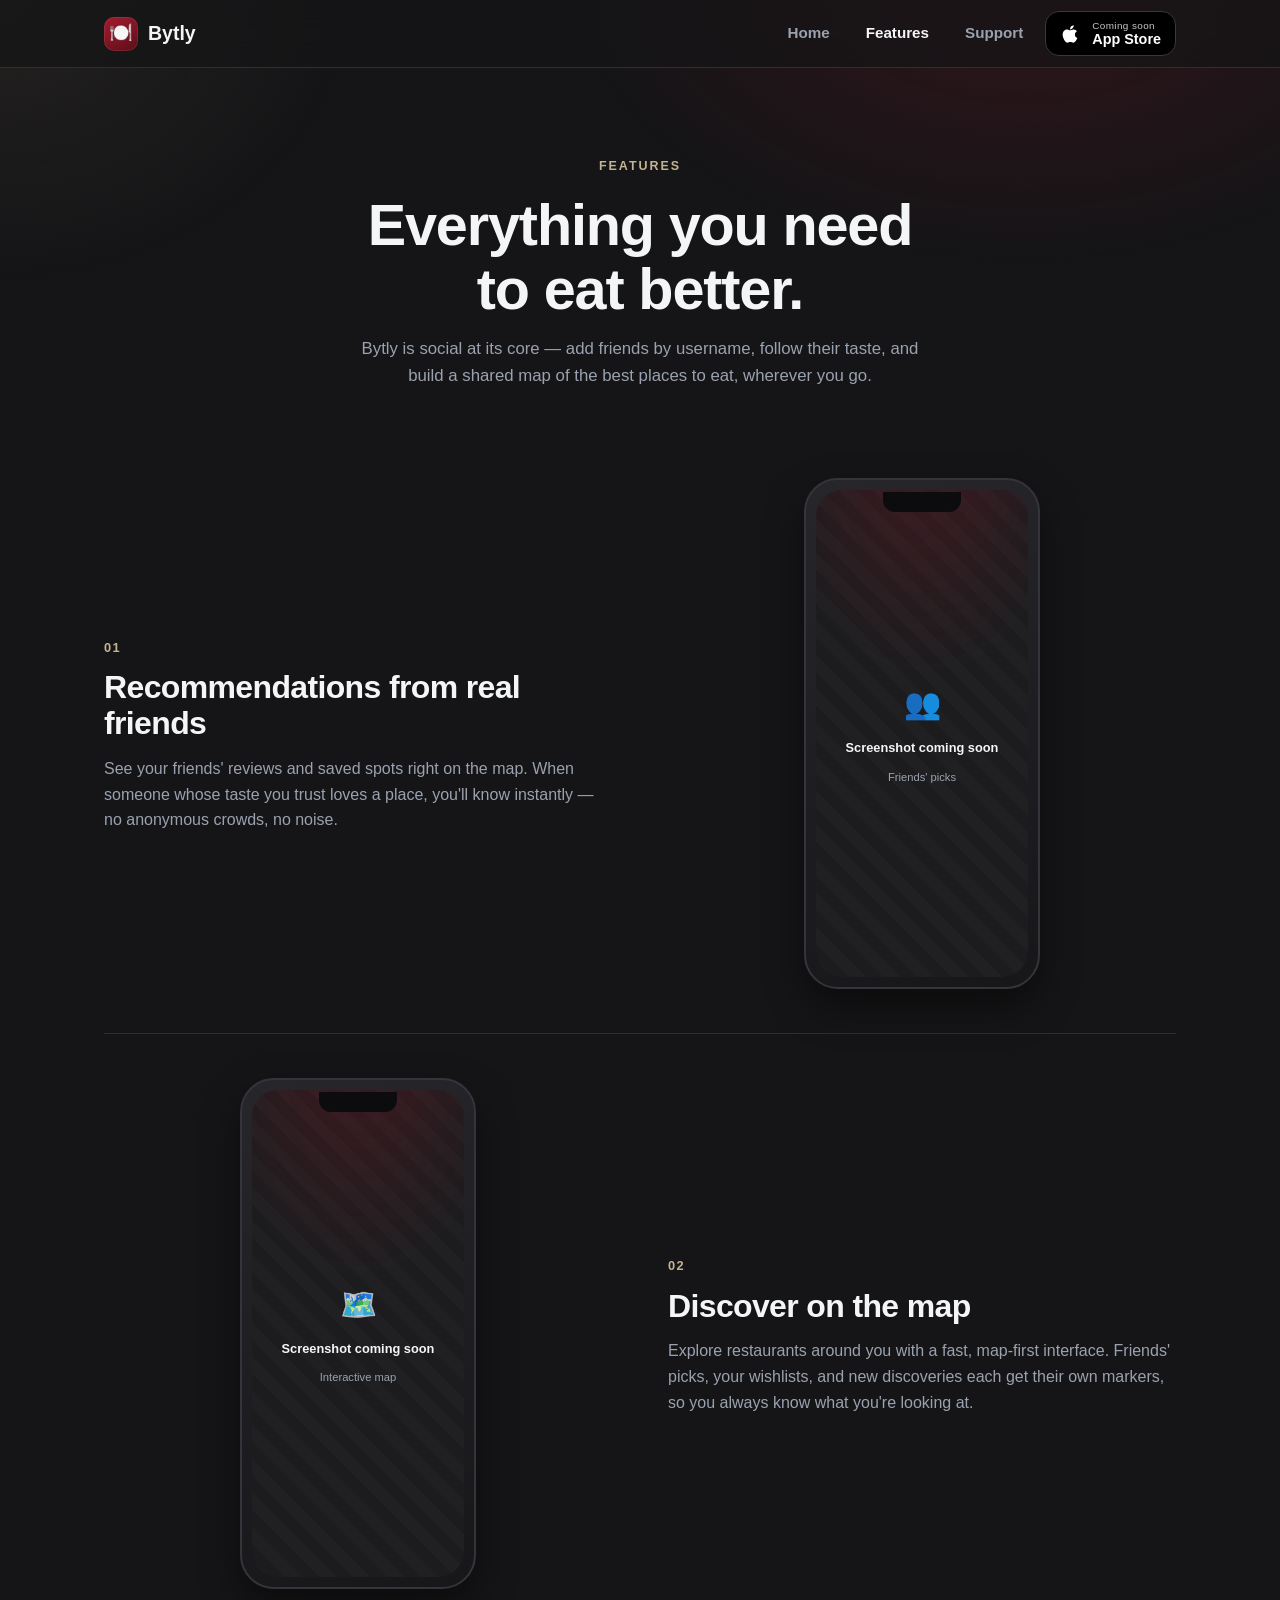
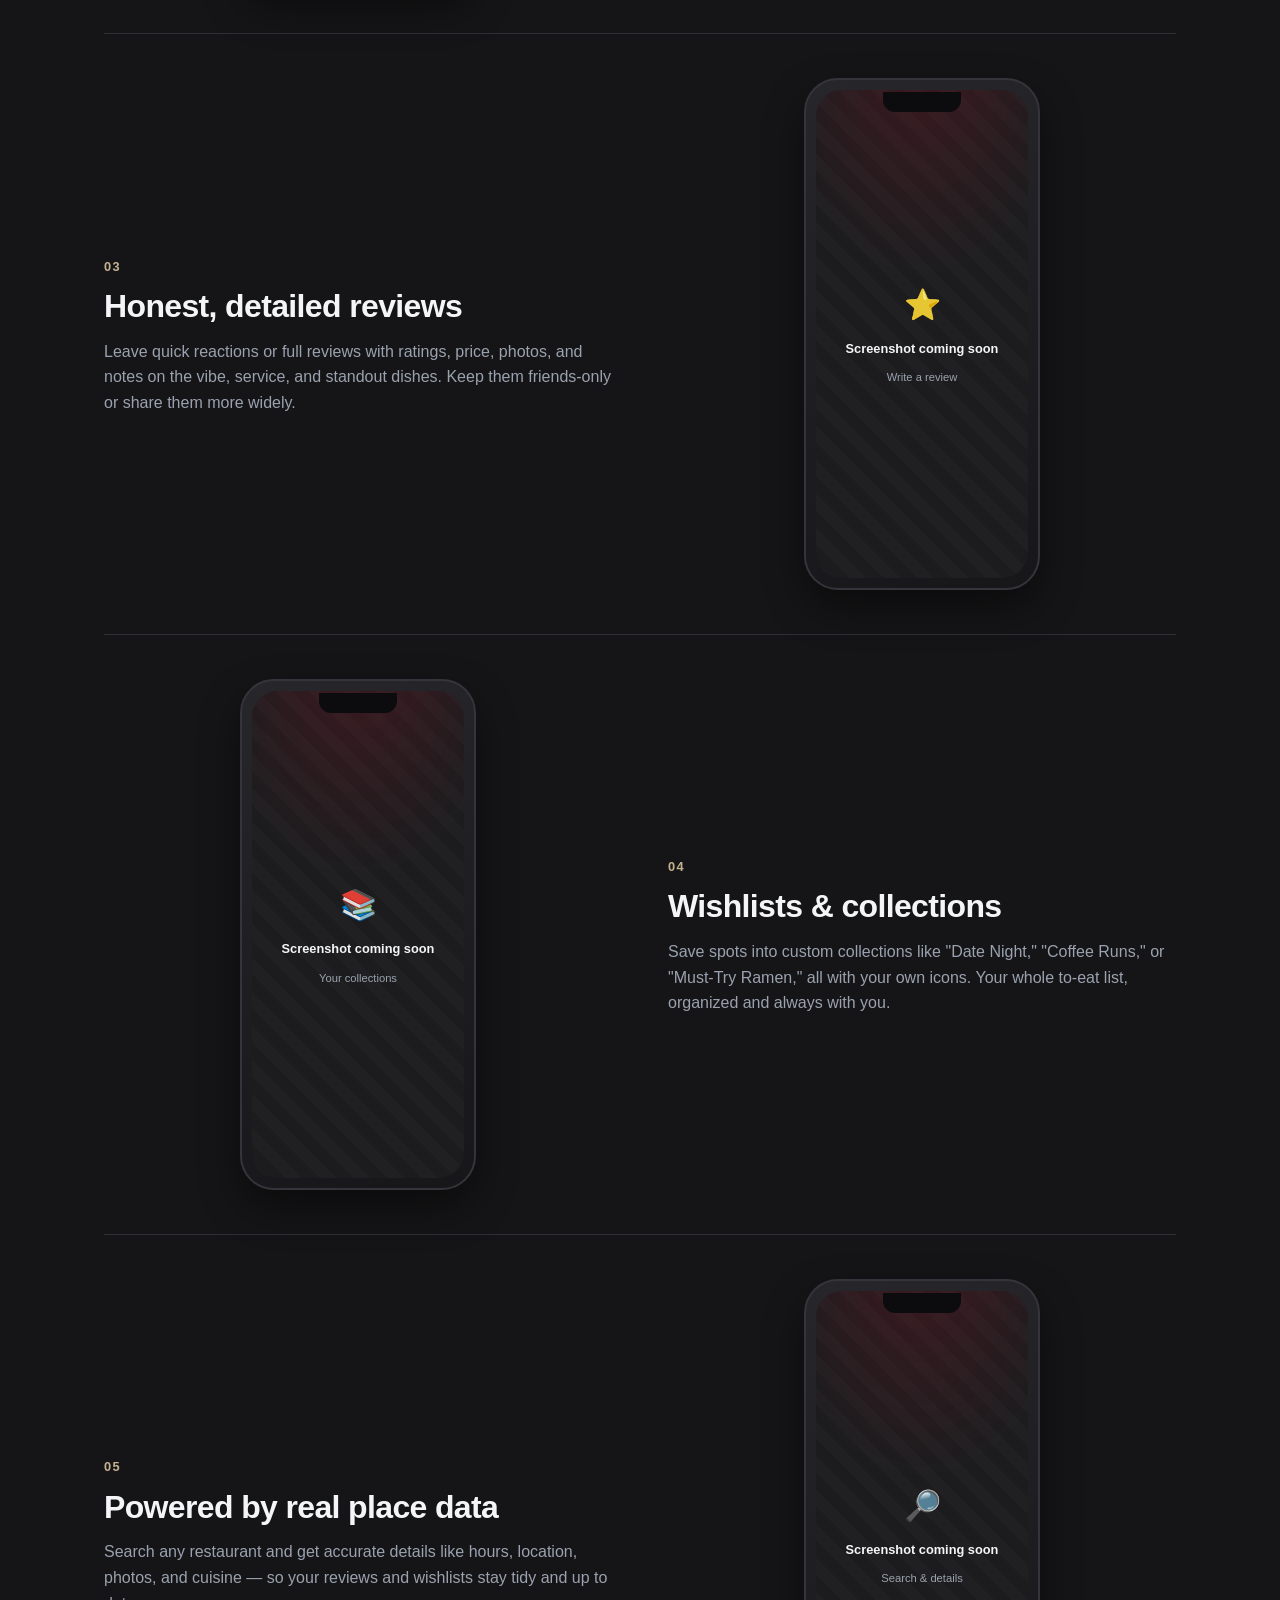
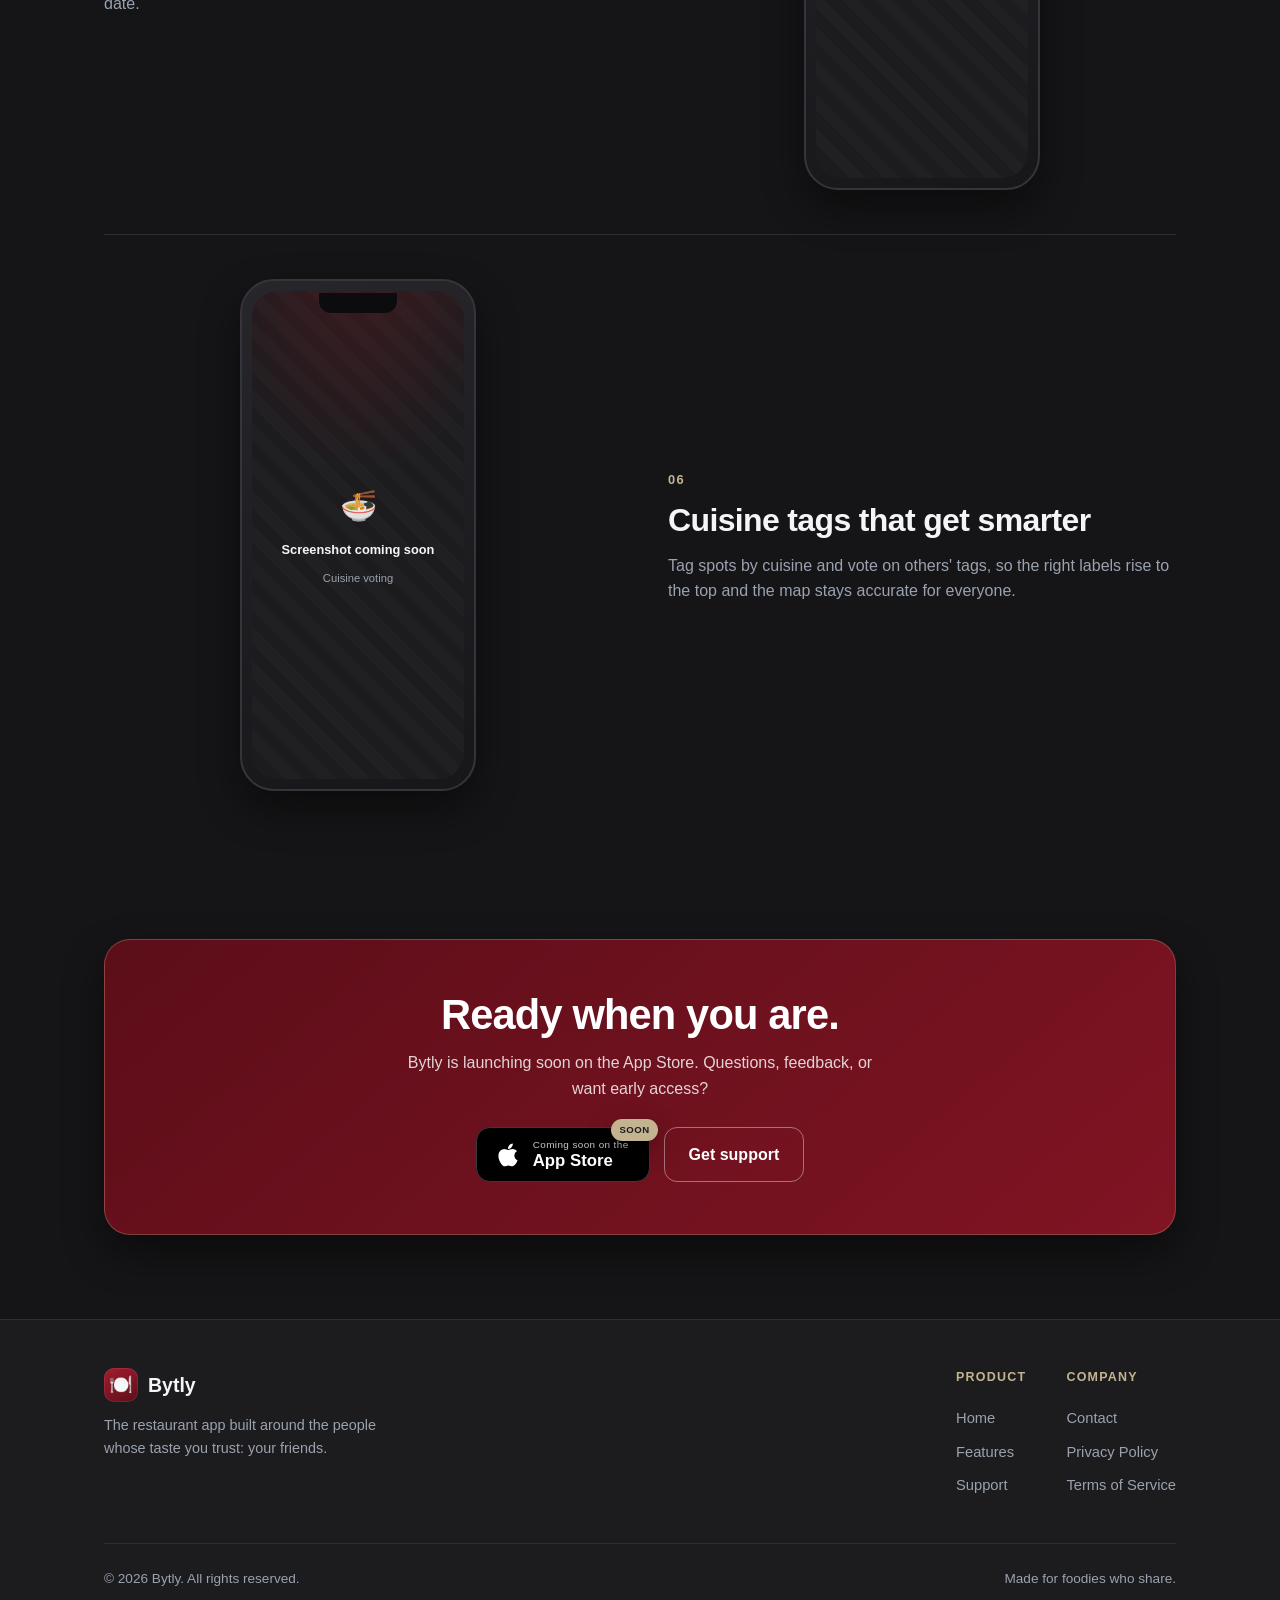
==== features.html @ 9dfb8f21 "Add full multi-page Bytly marketing site Dark-themed site styled after the app (maroon #801423 / gol" ====
<!doctype html>
<html lang="en">
<head>
  <meta charset="utf-8" />
  <meta name="viewport" content="width=device-width, initial-scale=1" />
  <title>Features — Bytly</title>
  <meta name="description" content="Everything Bytly does: map-first discovery, friend reviews, wishlists and collections, real place data, and community cuisine tags." />
  <link rel="stylesheet" href="assets/styles.css" />
</head>
<body>

  <!-- ===== Nav ===== -->
  <header class="nav">
    <div class="container">
      <a class="brand" href="index.html">
        <span class="mark">🍽️</span>
        <span>Bytly</span>
      </a>
      <button class="nav-toggle" aria-label="Menu" aria-expanded="false">☰</button>
      <nav class="nav-links">
        <a class="link" href="index.html">Home</a>
        <a class="link active" href="features.html">Features</a>
        <a class="link" href="support.html">Support</a>
        <a class="appstore-badge sm" href="#" aria-label="Coming soon to the App Store">
          <svg viewBox="0 0 384 512" fill="currentColor" aria-hidden="true"><path d="M318.7 268c-.2-36.7 16.4-64.4 50-84.8-18.8-26.9-47.2-41.7-84.7-44.6-35.5-2.8-74.3 20.7-88.5 20.7-15 0-49.4-19.7-76.4-19.7C63.3 141.2 4 184.8 4 273.5q0 39.3 14.4 81.2c12.8 36.7 59 126.7 107.2 125.2 25.2-.6 43-17.9 75.8-17.9 31.8 0 48.3 17.9 76.4 17.9 48.6-.7 90.4-82.5 102.6-119.3-65.2-30.7-61.7-90-61.7-92.6zm-56.6-164.2c27.3-32.4 24.8-61.9 24-72.5-24.1 1.4-52 16.4-67.9 34.9-17.5 19.8-27.8 44.3-25.6 71.9 26.1 2 49.9-11.4 69.5-34.3z"/></svg>
          <span class="as-text"><span class="as-small">Coming soon</span><span class="as-big">App Store</span></span>
        </a>
      </nav>
    </div>
  </header>

  <main>
    <!-- ===== Header ===== -->
    <section style="padding-bottom:24px;">
      <div class="container section-head" style="margin-bottom:0;">
        <span class="eyebrow">Features</span>
        <h1>Everything you need to eat better.</h1>
        <p>Bytly is social at its core — add friends by username, follow their taste, and build a shared map of the best places to eat, wherever you go.</p>
      </div>
    </section>

    <!-- ===== Feature rows ===== -->
    <section style="padding-top:20px;">
      <div class="container">

        <div class="feature-row">
          <div class="feature-copy">
            <span class="num">01</span>
            <h2>Recommendations from real friends</h2>
            <p>See your friends' reviews and saved spots right on the map. When someone whose taste you trust loves a place, you'll know instantly — no anonymous crowds, no noise.</p>
          </div>
          <div class="feature-visual">
            <div class="phone-frame"><div class="phone-screen"><span class="ph-icon">👥</span><span class="ph-label">Screenshot coming soon</span><span class="ph-sub">Friends' picks</span></div></div>
          </div>
        </div>

        <div class="feature-row reverse">
          <div class="feature-copy">
            <span class="num">02</span>
            <h2>Discover on the map</h2>
            <p>Explore restaurants around you with a fast, map-first interface. Friends' picks, your wishlists, and new discoveries each get their own markers, so you always know what you're looking at.</p>
          </div>
          <div class="feature-visual visual-first">
            <div class="phone-frame"><div class="phone-screen"><span class="ph-icon">🗺️</span><span class="ph-label">Screenshot coming soon</span><span class="ph-sub">Interactive map</span></div></div>
          </div>
        </div>

        <div class="feature-row">
          <div class="feature-copy">
            <span class="num">03</span>
            <h2>Honest, detailed reviews</h2>
            <p>Leave quick reactions or full reviews with ratings, price, photos, and notes on the vibe, service, and standout dishes. Keep them friends-only or share them more widely.</p>
          </div>
          <div class="feature-visual">
            <div class="phone-frame"><div class="phone-screen"><span class="ph-icon">⭐</span><span class="ph-label">Screenshot coming soon</span><span class="ph-sub">Write a review</span></div></div>
          </div>
        </div>

        <div class="feature-row reverse">
          <div class="feature-copy">
            <span class="num">04</span>
            <h2>Wishlists &amp; collections</h2>
            <p>Save spots into custom collections like "Date Night," "Coffee Runs," or "Must-Try Ramen," all with your own icons. Your whole to-eat list, organized and always with you.</p>
          </div>
          <div class="feature-visual visual-first">
            <div class="phone-frame"><div class="phone-screen"><span class="ph-icon">📚</span><span class="ph-label">Screenshot coming soon</span><span class="ph-sub">Your collections</span></div></div>
          </div>
        </div>

        <div class="feature-row">
          <div class="feature-copy">
            <span class="num">05</span>
            <h2>Powered by real place data</h2>
            <p>Search any restaurant and get accurate details like hours, location, photos, and cuisine — so your reviews and wishlists stay tidy and up to date.</p>
          </div>
          <div class="feature-visual">
            <div class="phone-frame"><div class="phone-screen"><span class="ph-icon">🔎</span><span class="ph-label">Screenshot coming soon</span><span class="ph-sub">Search &amp; details</span></div></div>
          </div>
        </div>

        <div class="feature-row reverse">
          <div class="feature-copy">
            <span class="num">06</span>
            <h2>Cuisine tags that get smarter</h2>
            <p>Tag spots by cuisine and vote on others' tags, so the right labels rise to the top and the map stays accurate for everyone.</p>
          </div>
          <div class="feature-visual visual-first">
            <div class="phone-frame"><div class="phone-screen"><span class="ph-icon">🍜</span><span class="ph-label">Screenshot coming soon</span><span class="ph-sub">Cuisine voting</span></div></div>
          </div>
        </div>

      </div>
    </section>

    <!-- ===== CTA band ===== -->
    <section style="padding-top:20px;">
      <div class="container">
        <div class="cta-band">
          <h2>Ready when you are.</h2>
          <p>Bytly is launching soon on the App Store. Questions, feedback, or want early access?</p>
          <div class="cta-actions">
            <a class="appstore-badge" href="#" aria-label="Coming soon to the App Store">
              <svg viewBox="0 0 384 512" fill="currentColor" aria-hidden="true"><path d="M318.7 268c-.2-36.7 16.4-64.4 50-84.8-18.8-26.9-47.2-41.7-84.7-44.6-35.5-2.8-74.3 20.7-88.5 20.7-15 0-49.4-19.7-76.4-19.7C63.3 141.2 4 184.8 4 273.5q0 39.3 14.4 81.2c12.8 36.7 59 126.7 107.2 125.2 25.2-.6 43-17.9 75.8-17.9 31.8 0 48.3 17.9 76.4 17.9 48.6-.7 90.4-82.5 102.6-119.3-65.2-30.7-61.7-90-61.7-92.6zm-56.6-164.2c27.3-32.4 24.8-61.9 24-72.5-24.1 1.4-52 16.4-67.9 34.9-17.5 19.8-27.8 44.3-25.6 71.9 26.1 2 49.9-11.4 69.5-34.3z"/></svg>
              <span class="as-text"><span class="as-small">Coming soon on the</span><span class="as-big">App Store</span></span>
              <span class="as-ribbon">Soon</span>
            </a>
            <a class="btn btn-ghost" href="support.html">Get support</a>
          </div>
        </div>
      </div>
    </section>
  </main>

  <!-- ===== Footer ===== -->
  <footer class="footer">
    <div class="container">
      <div class="footer-grid">
        <div>
          <div class="brand"><span class="mark">🍽️</span><span>Bytly</span></div>
          <p>The restaurant app built around the people whose taste you trust: your friends.</p>
        </div>
        <div class="footer-links">
          <div class="footer-col">
            <h4>Product</h4>
            <a href="index.html">Home</a>
            <a href="features.html">Features</a>
            <a href="support.html">Support</a>
          </div>
          <div class="footer-col">
            <h4>Company</h4>
            <a href="mailto:bytly.team@gmail.com">Contact</a>
            <a href="#">Privacy Policy</a>
            <a href="#">Terms of Service</a>
          </div>
        </div>
      </div>
      <div class="footer-bottom">
        <span>&copy; <span data-year>2026</span> Bytly. All rights reserved.</span>
        <span>Made for foodies who share.</span>
      </div>
    </div>
  </footer>

  <script src="assets/script.js"></script>
</body>
</html>
---- assets/styles.css ----
/* ============================================================
   Bytly marketing site — shared design system (dark only)
   Palette derived from the app's constants/Colors.ts
   ============================================================ */

:root {
  /* Backgrounds */
  --bg: #151517;
  --bg-elevated: #1c1c1e;   /* app's darkAsh */
  --card: #232327;
  --card-hover: #2a2a2f;

  /* Brand */
  --maroon: #801423;
  --maroon-bright: #a51b30;
  --maroon-deep: #5c0e19;

  /* Gold accents */
  --gold: #c3b391;          /* cream-gold */
  --gold-muted: #917d67;    /* golden ash */

  /* Text */
  --text: #f4f5f7;
  --text-muted: #9aa2af;
  --on-maroon: #ffffff;

  /* Lines & effects */
  --border: #2e2e33;
  --shadow: 0 18px 40px rgba(0, 0, 0, 0.45);
  --shadow-soft: 0 8px 24px rgba(0, 0, 0, 0.35);

  /* Metrics */
  --radius: 18px;
  --radius-lg: 26px;
  --maxw: 1120px;
  --nav-h: 68px;

  --font: -apple-system, BlinkMacSystemFont, "Segoe UI", Roboto, Helvetica,
    Arial, "Apple Color Emoji", "Segoe UI Emoji", sans-serif;
}

/* --------------------------------------------------------- Reset */
* { box-sizing: border-box; margin: 0; padding: 0; }

html { scroll-behavior: smooth; }

body {
  font-family: var(--font);
  background: var(--bg);
  color: var(--text);
  line-height: 1.6;
  -webkit-font-smoothing: antialiased;
  overflow-x: hidden;
}

img { max-width: 100%; display: block; }

a { color: inherit; text-decoration: none; }

/* Subtle warm ambient glow behind the page */
body::before {
  content: "";
  position: fixed;
  inset: 0;
  z-index: -1;
  background:
    radial-gradient(60vw 40vw at 80% -5%, rgba(128, 20, 35, 0.28), transparent 60%),
    radial-gradient(50vw 40vw at 0% 0%, rgba(145, 125, 103, 0.12), transparent 55%);
  pointer-events: none;
}

/* --------------------------------------------------------- Layout */
.container {
  width: 100%;
  max-width: var(--maxw);
  margin: 0 auto;
  padding: 0 24px;
}

section { padding: 84px 0; }
.bg-alt { background: var(--bg-elevated); }

.eyebrow {
  display: inline-block;
  font-size: 0.78rem;
  letter-spacing: 0.16em;
  text-transform: uppercase;
  font-weight: 700;
  color: var(--gold);
  margin-bottom: 16px;
}

h1, h2, h3 { letter-spacing: -0.02em; line-height: 1.12; font-weight: 800; }
h1 { font-size: clamp(2.2rem, 5.5vw, 3.6rem); }
h2 { font-size: clamp(1.7rem, 4vw, 2.6rem); }
h3 { font-size: 1.2rem; font-weight: 700; }

.lead { font-size: clamp(1.02rem, 2vw, 1.2rem); color: var(--text-muted); }

.section-head { max-width: 640px; margin: 0 auto 56px; text-align: center; }
.section-head p { color: var(--text-muted); margin-top: 14px; font-size: 1.05rem; }

/* --------------------------------------------------------- Nav */
.nav {
  position: sticky;
  top: 0;
  z-index: 100;
  height: var(--nav-h);
  display: flex;
  align-items: center;
  background: rgba(21, 21, 23, 0.72);
  backdrop-filter: blur(14px);
  -webkit-backdrop-filter: blur(14px);
  border-bottom: 1px solid var(--border);
}
.nav .container { display: flex; align-items: center; justify-content: space-between; }

.brand { display: flex; align-items: center; gap: 10px; font-weight: 800; font-size: 1.22rem; }
.brand .mark {
  width: 34px; height: 34px; border-radius: 10px;
  display: grid; place-items: center; font-size: 19px;
  background: linear-gradient(150deg, var(--maroon-bright), var(--maroon-deep));
  box-shadow: inset 0 0 0 1px rgba(255, 255, 255, 0.08);
}

.nav-links { display: flex; align-items: center; gap: 8px; }
.nav-links a.link {
  padding: 8px 14px; border-radius: 10px; color: var(--text-muted);
  font-weight: 600; font-size: 0.95rem; transition: color 0.15s, background 0.15s;
}
.nav-links a.link:hover { color: var(--text); background: rgba(255, 255, 255, 0.05); }
.nav-links a.link.active { color: var(--text); }

.nav-toggle {
  display: none; background: none; border: 1px solid var(--border);
  color: var(--text); width: 42px; height: 42px; border-radius: 11px;
  font-size: 20px; cursor: pointer;
}

/* --------------------------------------------------------- Buttons & badge */
.btn {
  display: inline-flex; align-items: center; justify-content: center; gap: 9px;
  padding: 13px 24px; border-radius: 13px; font-weight: 700; font-size: 1rem;
  cursor: pointer; border: 1px solid transparent; transition: transform 0.12s, background 0.15s, border-color 0.15s;
}
.btn:active { transform: translateY(1px); }
.btn-primary { background: var(--maroon); color: var(--on-maroon); }
.btn-primary:hover { background: var(--maroon-bright); }
.btn-ghost { background: transparent; color: var(--text); border-color: var(--border); }
.btn-ghost:hover { border-color: var(--gold-muted); color: var(--gold); }

/* App Store "Coming Soon" badge */
.appstore-badge {
  position: relative; display: inline-flex; align-items: center; gap: 12px;
  padding: 11px 20px 11px 18px; border-radius: 14px;
  background: #000; color: #fff; border: 1px solid #38383d;
  transition: border-color 0.15s, transform 0.12s;
}
.appstore-badge:hover { border-color: var(--gold-muted); }
.appstore-badge:active { transform: translateY(1px); }
.appstore-badge svg { width: 26px; height: 26px; flex: none; }
.appstore-badge .as-text { display: flex; flex-direction: column; line-height: 1.15; text-align: left; }
.appstore-badge .as-small { font-size: 0.62rem; letter-spacing: 0.04em; color: #c7c7cc; }
.appstore-badge .as-big { font-size: 1.05rem; font-weight: 700; }
.appstore-badge .as-ribbon {
  position: absolute; top: -9px; right: -9px;
  background: var(--gold); color: #1c1c1e;
  font-size: 0.6rem; font-weight: 800; letter-spacing: 0.05em;
  padding: 3px 8px; border-radius: 999px; text-transform: uppercase;
  box-shadow: var(--shadow-soft);
}
.appstore-badge.sm { padding: 8px 14px; }
.appstore-badge.sm svg { width: 20px; height: 20px; }
.appstore-badge.sm .as-big { font-size: 0.9rem; }

/* --------------------------------------------------------- Hero */
.hero { padding: 72px 0 40px; }
.hero-grid {
  display: grid; grid-template-columns: 1.05fr 0.95fr; gap: 48px; align-items: center;
}
.hero h1 { margin-bottom: 18px; }
.hero .lead { margin-bottom: 30px; max-width: 520px; }
.hero-cta { display: flex; align-items: center; gap: 16px; flex-wrap: wrap; }
.hero-note { margin-top: 18px; font-size: 0.85rem; color: var(--text-muted); }

/* --------------------------------------------------------- Phone frame placeholder */
.phone-frame {
  position: relative; width: 236px; aspect-ratio: 9 / 19.5; margin: 0 auto;
  background: linear-gradient(160deg, #26262b, #17171a);
  border: 2px solid #34343a; border-radius: 34px;
  box-shadow: var(--shadow);
  padding: 10px;
}
.phone-frame::before { /* notch */
  content: ""; position: absolute; top: 12px; left: 50%; transform: translateX(-50%);
  width: 78px; height: 20px; background: #0c0c0e; border-radius: 0 0 12px 12px; z-index: 2;
}
.phone-screen {
  width: 100%; height: 100%; border-radius: 26px; overflow: hidden;
  background:
    radial-gradient(120% 80% at 50% -10%, rgba(128, 20, 35, 0.35), transparent 60%),
    repeating-linear-gradient(45deg, rgba(255,255,255,0.02) 0 12px, transparent 12px 24px),
    var(--bg-elevated);
  display: flex; flex-direction: column; align-items: center; justify-content: center;
  gap: 10px; text-align: center; padding: 24px;
}
.phone-screen .ph-icon { font-size: 30px; opacity: 0.9; }
.phone-screen .ph-label { font-size: 0.8rem; font-weight: 700; color: var(--text); }
.phone-screen .ph-sub { font-size: 0.7rem; color: var(--text-muted); }

/* Showcase row */
.showcase { display: flex; justify-content: center; gap: 26px; flex-wrap: wrap; }
.showcase .phone-frame:nth-child(2) { transform: translateY(-22px); }

/* --------------------------------------------------------- Feature cards */
.feature-grid {
  display: grid; grid-template-columns: repeat(auto-fit, minmax(260px, 1fr)); gap: 22px;
}
.card {
  background: var(--card); border: 1px solid var(--border); border-radius: var(--radius);
  padding: 28px 26px; transition: transform 0.15s, border-color 0.15s, background 0.15s;
}
.card:hover { transform: translateY(-4px); border-color: var(--gold-muted); background: var(--card-hover); }
.card .ico {
  width: 48px; height: 48px; border-radius: 13px; display: grid; place-items: center;
  font-size: 24px; margin-bottom: 18px;
  background: linear-gradient(150deg, rgba(128,20,35,0.5), rgba(92,14,25,0.5));
  border: 1px solid rgba(195, 179, 145, 0.25);
}
.card h3 { margin-bottom: 8px; }
.card p { color: var(--text-muted); font-size: 0.96rem; }

/* --------------------------------------------------------- Alternating feature rows */
.feature-row {
  display: grid; grid-template-columns: 1fr 1fr; gap: 56px; align-items: center;
  padding: 44px 0;
}
.feature-row + .feature-row { border-top: 1px solid var(--border); }
.feature-row.reverse .feature-copy { order: 2; }
.feature-row .num {
  display: inline-block; font-size: 0.8rem; font-weight: 800; letter-spacing: 0.1em;
  color: var(--gold); margin-bottom: 12px;
}
.feature-row h2 { font-size: clamp(1.5rem, 3vw, 2rem); margin-bottom: 14px; }
.feature-row p { color: var(--text-muted); }
.feature-visual { display: flex; justify-content: center; }

/* --------------------------------------------------------- CTA band */
.cta-band {
  background: linear-gradient(140deg, var(--maroon-deep), var(--maroon));
  border: 1px solid rgba(195, 179, 145, 0.3); border-radius: var(--radius-lg);
  padding: 52px 40px; text-align: center; box-shadow: var(--shadow);
}
.cta-band h2 { color: #fff; }
.cta-band p { color: rgba(255, 255, 255, 0.82); margin: 12px auto 26px; max-width: 480px; }
.cta-band .btn-ghost { border-color: rgba(255,255,255,0.4); color: #fff; }
.cta-band .btn-ghost:hover { background: rgba(255,255,255,0.1); border-color: #fff; color: #fff; }
.cta-actions { display: flex; gap: 14px; justify-content: center; flex-wrap: wrap; }

/* --------------------------------------------------------- Support page */
.support-hero { text-align: center; padding: 72px 0 20px; }
.contact-card {
  background: var(--card); border: 1px solid var(--border); border-radius: var(--radius-lg);
  padding: 40px; text-align: center; max-width: 560px; margin: 0 auto; box-shadow: var(--shadow-soft);
}
.contact-card .ico {
  width: 62px; height: 62px; border-radius: 16px; margin: 0 auto 20px; display: grid; place-items: center;
  font-size: 30px; background: linear-gradient(150deg, var(--maroon-bright), var(--maroon-deep));
}
.contact-card .email {
  display: inline-block; margin-top: 6px; font-size: 1.25rem; font-weight: 800; color: var(--gold);
  word-break: break-all;
}
.contact-card .email:hover { text-decoration: underline; }
.contact-card .muted { color: var(--text-muted); }

.faq { max-width: 720px; margin: 0 auto; }
.faq-item {
  border: 1px solid var(--border); border-radius: var(--radius);
  background: var(--card); padding: 22px 26px; margin-bottom: 14px;
}
.faq-item h3 { margin-bottom: 8px; }
.faq-item p { color: var(--text-muted); font-size: 0.97rem; }

/* --------------------------------------------------------- Footer */
.footer { border-top: 1px solid var(--border); padding: 48px 0 40px; background: var(--bg-elevated); }
.footer-grid { display: flex; justify-content: space-between; gap: 32px; flex-wrap: wrap; }
.footer .brand { margin-bottom: 12px; }
.footer p { color: var(--text-muted); font-size: 0.9rem; max-width: 300px; }
.footer-links { display: flex; gap: 40px; flex-wrap: wrap; }
.footer-col h4 { font-size: 0.78rem; letter-spacing: 0.1em; text-transform: uppercase; color: var(--gold); margin-bottom: 14px; }
.footer-col a { display: block; color: var(--text-muted); font-size: 0.92rem; padding: 5px 0; transition: color 0.15s; }
.footer-col a:hover { color: var(--text); }
.footer-bottom {
  margin-top: 40px; padding-top: 24px; border-top: 1px solid var(--border);
  display: flex; justify-content: space-between; gap: 12px; flex-wrap: wrap;
  color: var(--text-muted); font-size: 0.85rem;
}

/* --------------------------------------------------------- Responsive */
@media (max-width: 880px) {
  .hero-grid { grid-template-columns: 1fr; gap: 40px; text-align: center; }
  .hero .lead { margin-left: auto; margin-right: auto; }
  .hero-cta { justify-content: center; }
  .feature-row, .feature-row.reverse .feature-copy { grid-template-columns: 1fr; text-align: center; order: 0; }
  .feature-row { gap: 32px; }
  .feature-row .visual-first { order: -1; }
}

@media (max-width: 720px) {
  section { padding: 60px 0; }
  .nav-toggle { display: block; }
  .nav-links {
    position: absolute; top: var(--nav-h); left: 0; right: 0;
    flex-direction: column; align-items: stretch; gap: 4px;
    background: rgba(21, 21, 23, 0.97); backdrop-filter: blur(14px);
    border-bottom: 1px solid var(--border); padding: 12px 24px 20px;
    display: none;
  }
  .nav-links.open { display: flex; }
  .nav-links a.link { padding: 12px 14px; }
  .nav-links .appstore-badge { margin-top: 8px; justify-content: center; }
  .showcase .phone-frame:nth-child(2) { transform: none; }
  .cta-band { padding: 40px 24px; }
  .contact-card { padding: 30px 22px; }
}
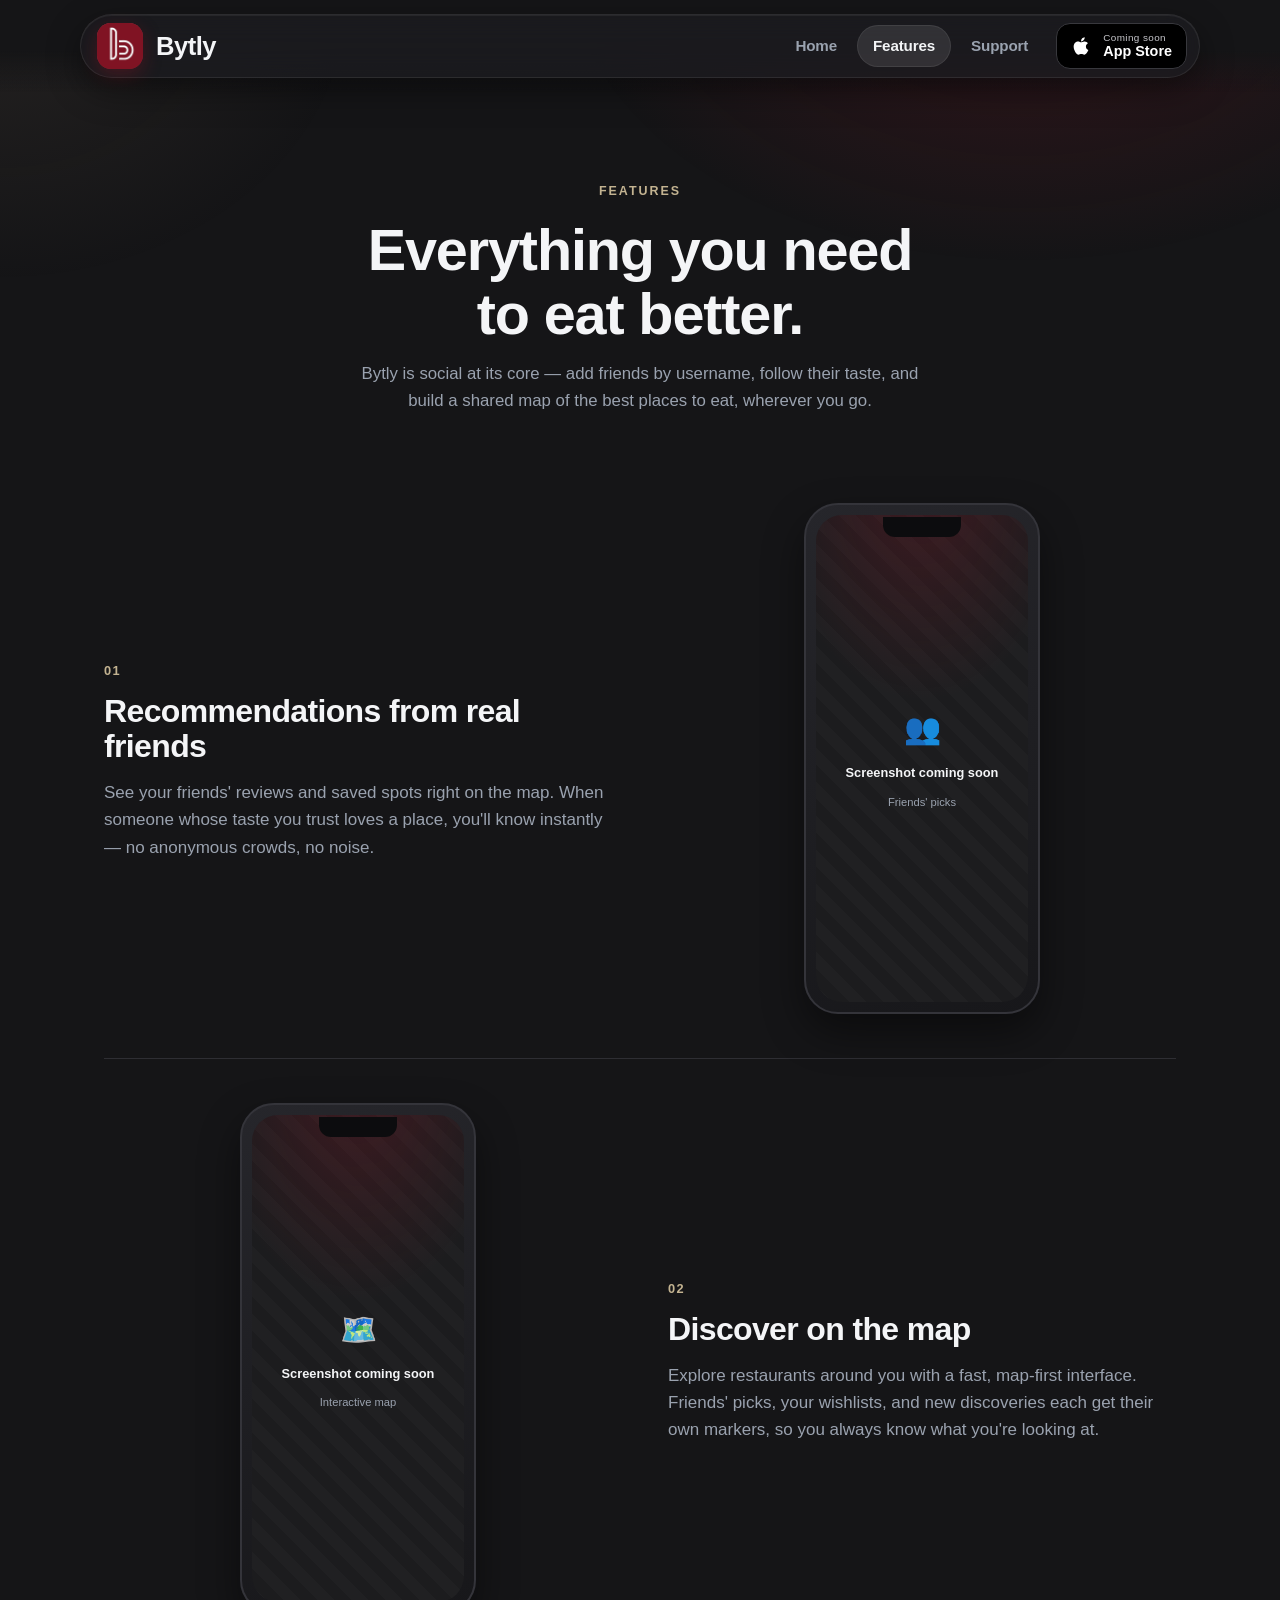
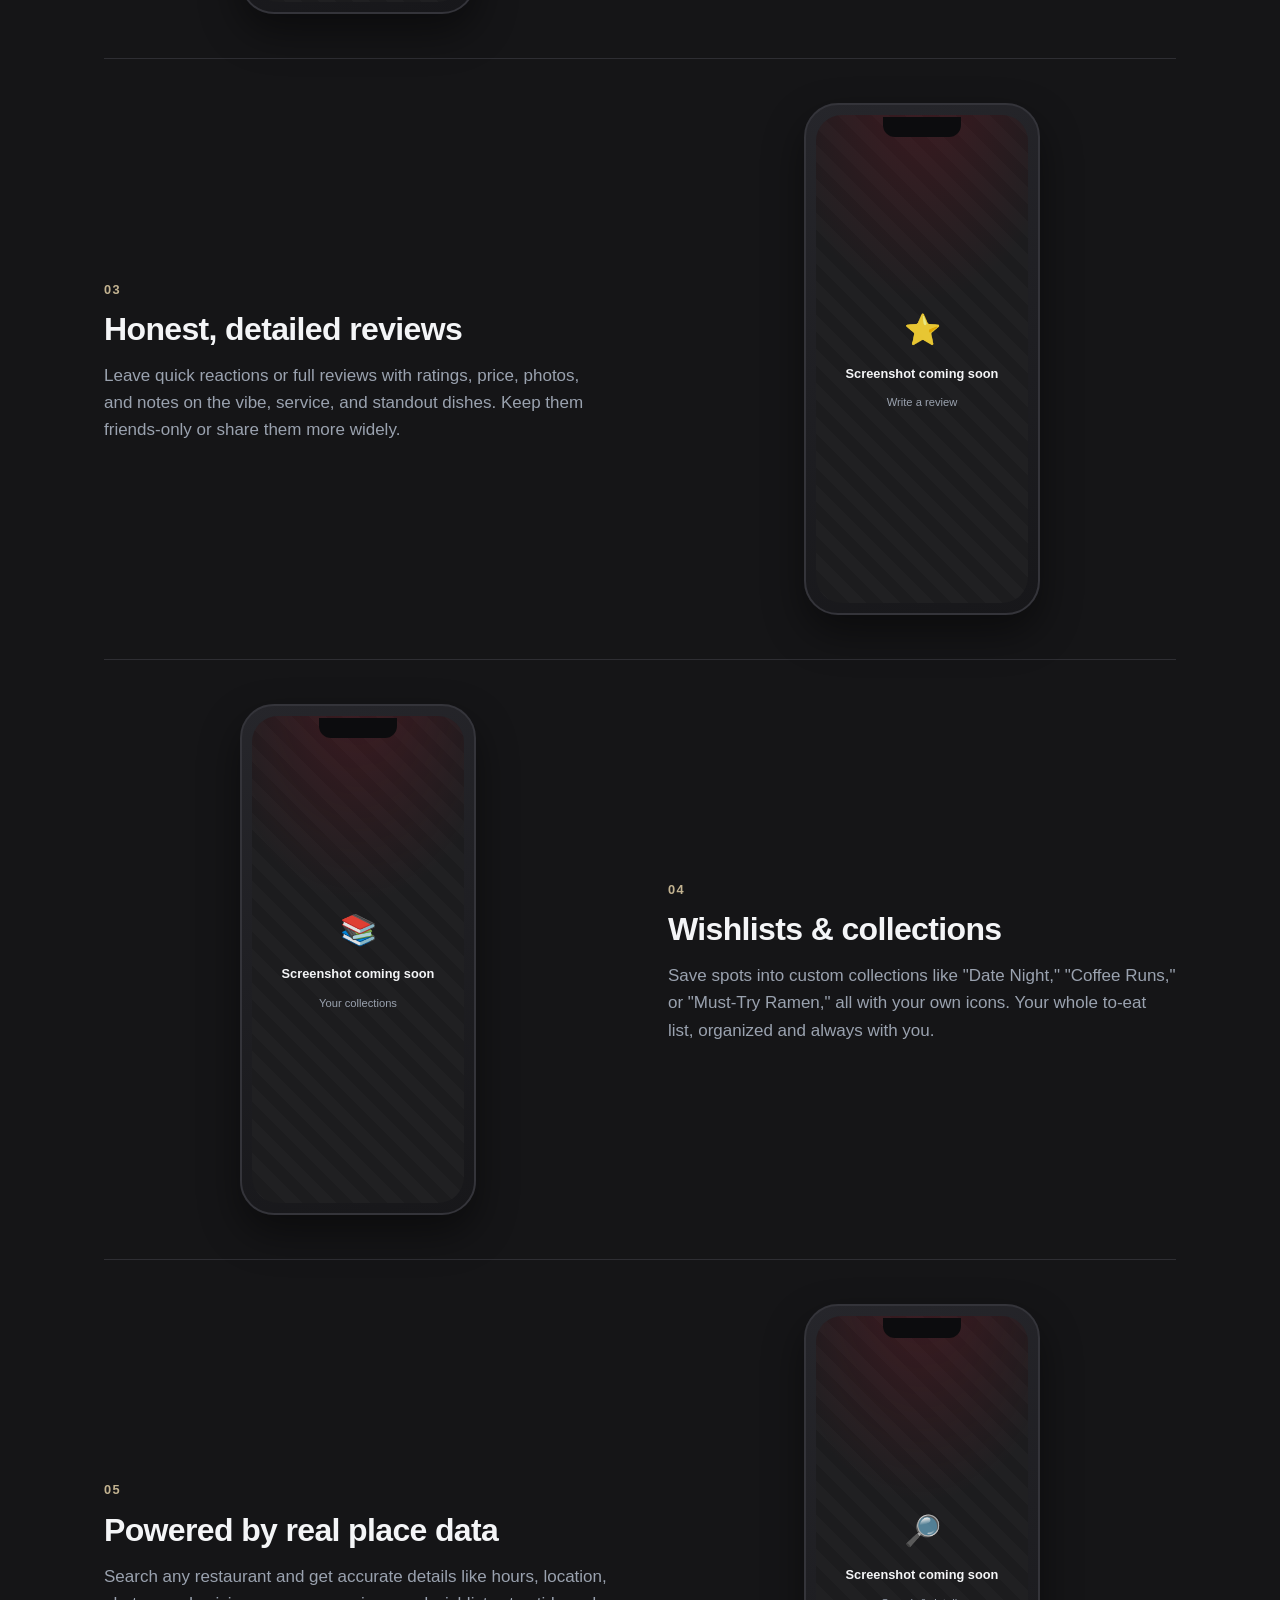
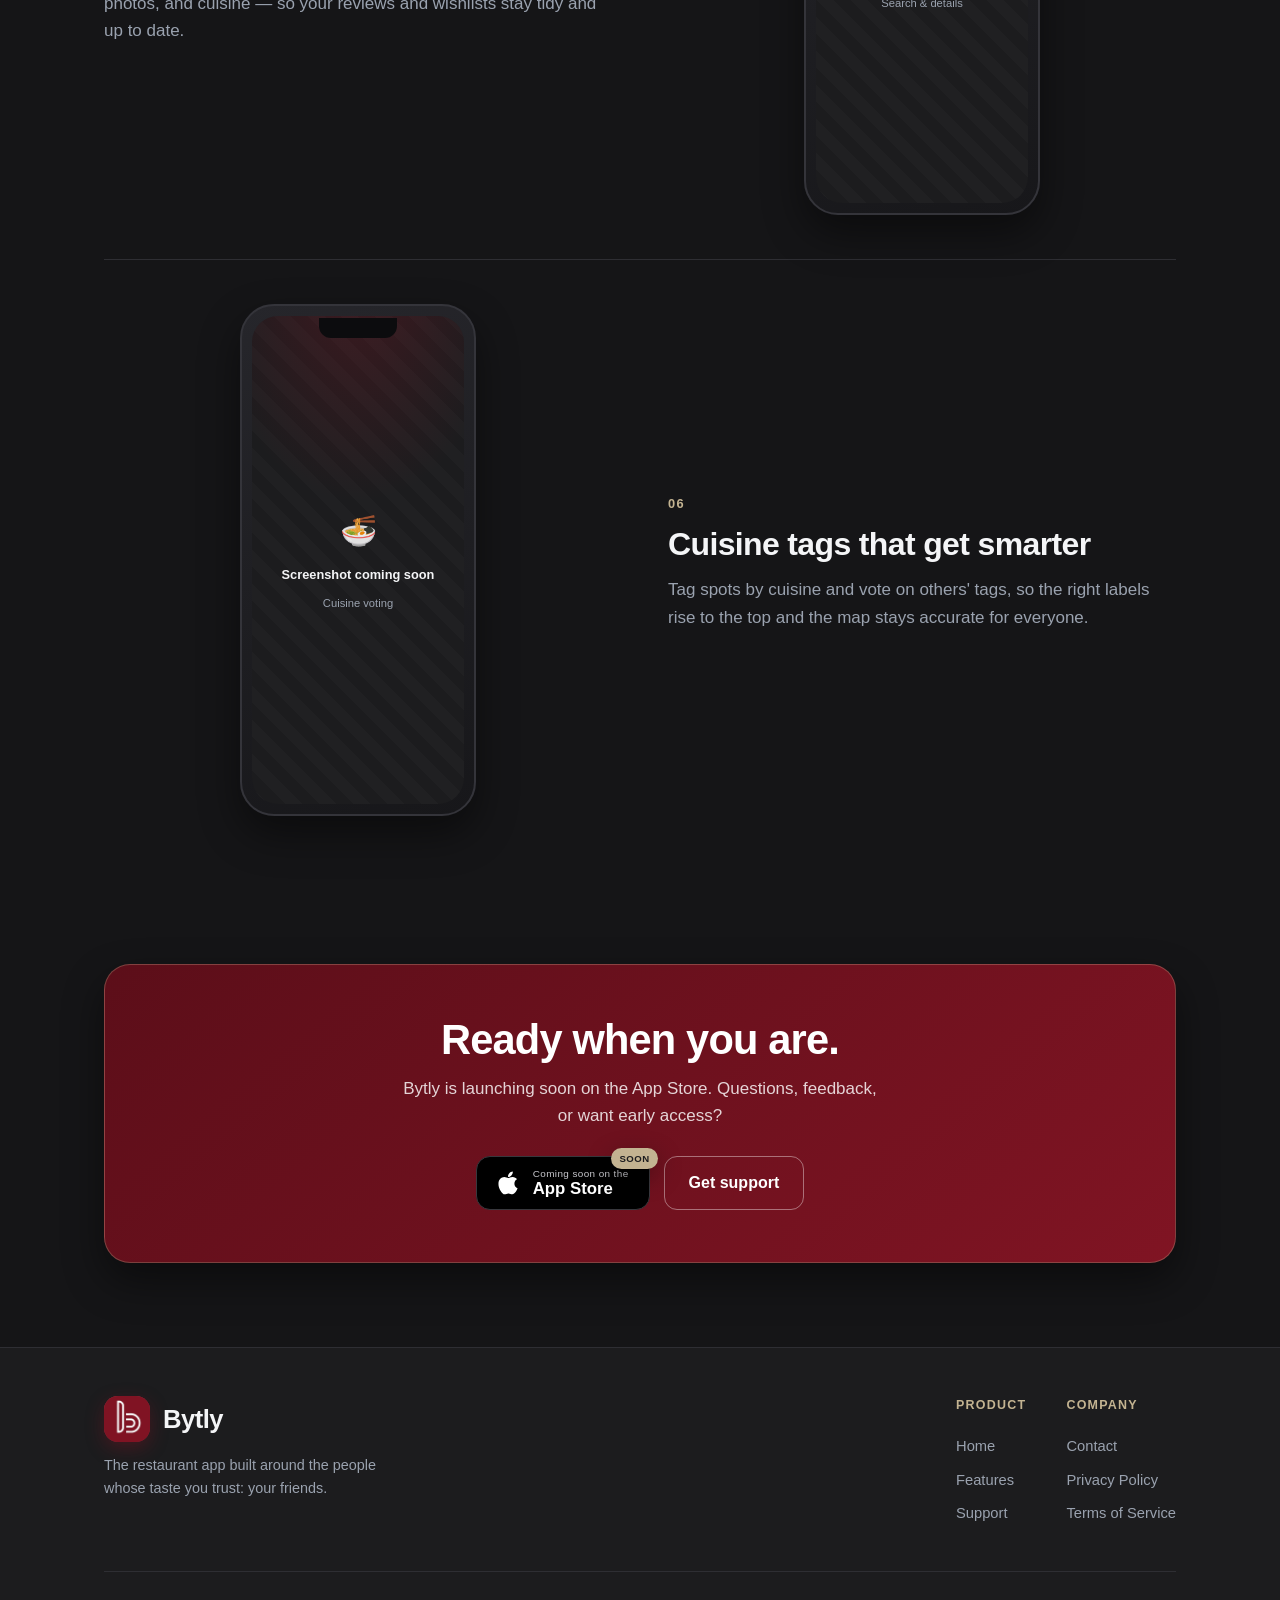
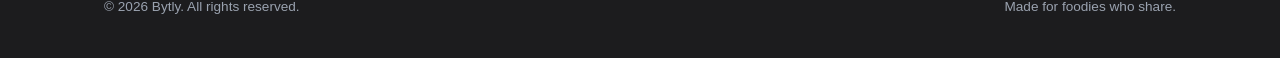
==== commit ba5685b0: "Add priv policy, working on other things" ====
--- a/features.html
+++ b/features.html
@@ -5,6 +5,8 @@
   <meta name="viewport" content="width=device-width, initial-scale=1" />
   <title>Features — Bytly</title>
   <meta name="description" content="Everything Bytly does: map-first discovery, friend reviews, wishlists and collections, real place data, and community cuisine tags." />
+  <link rel="icon" type="image/png" href="assets/bytly-icon.png" />
+  <link rel="apple-touch-icon" href="assets/bytly-icon.png" />
   <link rel="stylesheet" href="assets/styles.css" />
 </head>
 <body>
@@ -13,7 +15,7 @@
   <header class="nav">
     <div class="container">
       <a class="brand" href="index.html">
-        <span class="mark">🍽️</span>
+        <span class="mark"><img src="assets/bytly-icon.png" alt="Bytly logo" /></span>
         <span>Bytly</span>
       </a>
       <button class="nav-toggle" aria-label="Menu" aria-expanded="false">☰</button>
@@ -136,7 +138,7 @@
     <div class="container">
       <div class="footer-grid">
         <div>
-          <div class="brand"><span class="mark">🍽️</span><span>Bytly</span></div>
+          <div class="brand"><span class="mark"><img src="assets/bytly-icon.png" alt="Bytly logo" /></span><span>Bytly</span></div>
           <p>The restaurant app built around the people whose taste you trust: your friends.</p>
         </div>
         <div class="footer-links">
@@ -149,7 +151,7 @@
           <div class="footer-col">
             <h4>Company</h4>
             <a href="mailto:bytly.team@gmail.com">Contact</a>
-            <a href="#">Privacy Policy</a>
+            <a href="privacy.html">Privacy Policy</a>
             <a href="#">Terms of Service</a>
           </div>
         </div>
--- a/assets/styles.css
+++ b/assets/styles.css
@@ -33,7 +33,7 @@
   --radius: 18px;
   --radius-lg: 26px;
   --maxw: 1120px;
-  --nav-h: 68px;
+  --nav-h: 90px;
 
   --font: -apple-system, BlinkMacSystemFont, "Segoe UI", Roboto, Helvetica,
     Arial, "Apple Color Emoji", "Segoe UI Emoji", sans-serif;
@@ -42,12 +42,13 @@
 /* --------------------------------------------------------- Reset */
 * { box-sizing: border-box; margin: 0; padding: 0; }
 
-html { scroll-behavior: smooth; }
+html { scroll-behavior: smooth; overflow-x: hidden; }
 
 body {
   font-family: var(--font);
   background: var(--bg);
   color: var(--text);
+  font-size: 1.0625rem;   /* scales with the root font-size on large screens */
   line-height: 1.6;
   -webkit-font-smoothing: antialiased;
   overflow-x: hidden;
@@ -101,41 +102,63 @@
 .section-head p { color: var(--text-muted); margin-top: 14px; font-size: 1.05rem; }
 
 /* --------------------------------------------------------- Nav */
+/* Floating glass "pill" navbar */
 .nav {
   position: sticky;
   top: 0;
   z-index: 100;
-  height: var(--nav-h);
+  padding: 14px 0;
+  /* fade the content that scrolls up behind the floating pill */
+  background: linear-gradient(to bottom, var(--bg) 55%, rgba(21, 21, 23, 0));
+}
+.nav .container {
+  position: relative;
   display: flex;
   align-items: center;
-  background: rgba(21, 21, 23, 0.72);
-  backdrop-filter: blur(14px);
-  -webkit-backdrop-filter: blur(14px);
-  border-bottom: 1px solid var(--border);
-}
-.nav .container { display: flex; align-items: center; justify-content: space-between; }
-
-.brand { display: flex; align-items: center; gap: 10px; font-weight: 800; font-size: 1.22rem; }
+  justify-content: space-between;
+  gap: 20px;
+  padding: 8px 12px 8px 16px;
+  background: rgba(30, 30, 34, 0.62);
+  backdrop-filter: blur(18px) saturate(140%);
+  -webkit-backdrop-filter: blur(18px) saturate(140%);
+  border: 1px solid rgba(255, 255, 255, 0.08);
+  border-radius: 999px;
+  box-shadow: 0 12px 34px rgba(0, 0, 0, 0.4), inset 0 1px 0 rgba(255, 255, 255, 0.06);
+}
+
+.brand { display: flex; align-items: center; gap: 13px; font-weight: 800; font-size: 1.6rem; letter-spacing: -0.02em; }
 .brand .mark {
-  width: 34px; height: 34px; border-radius: 10px;
+  width: 46px; height: 46px; border-radius: 14px;
   display: grid; place-items: center; font-size: 19px;
+  overflow: hidden;
   background: linear-gradient(150deg, var(--maroon-bright), var(--maroon-deep));
+  box-shadow: inset 0 0 0 1px rgba(255, 255, 255, 0.12), 0 6px 18px rgba(128, 20, 35, 0.4);
+}
+/* Scale the monogram up to crop the icon's built-in padding so it reads bold */
+.brand .mark img { width: 100%; height: 100%; object-fit: cover; display: block; transform: scale(1.32); }
+
+.nav-links { display: flex; align-items: center; gap: 4px; }
+.nav-links a.link {
+  padding: 9px 16px; border-radius: 999px; color: var(--text-muted);
+  font-weight: 600; font-size: 0.95rem; letter-spacing: -0.01em;
+  transition: color 0.15s, background 0.15s;
+}
+.nav-links a.link:hover { color: var(--text); background: rgba(255, 255, 255, 0.06); }
+.nav-links a.link.active {
+  color: var(--text);
+  background: rgba(255, 255, 255, 0.10);
   box-shadow: inset 0 0 0 1px rgba(255, 255, 255, 0.08);
 }
-
-.nav-links { display: flex; align-items: center; gap: 8px; }
-.nav-links a.link {
-  padding: 8px 14px; border-radius: 10px; color: var(--text-muted);
-  font-weight: 600; font-size: 0.95rem; transition: color 0.15s, background 0.15s;
-}
-.nav-links a.link:hover { color: var(--text); background: rgba(255, 255, 255, 0.05); }
-.nav-links a.link.active { color: var(--text); }
+/* Set the CTA apart from the links inside the pill */
+.nav-links .appstore-badge { margin-left: 8px; }
 
 .nav-toggle {
-  display: none; background: none; border: 1px solid var(--border);
-  color: var(--text); width: 42px; height: 42px; border-radius: 11px;
-  font-size: 20px; cursor: pointer;
-}
+  display: none; background: rgba(255, 255, 255, 0.04);
+  border: 1px solid rgba(255, 255, 255, 0.10);
+  color: var(--text); width: 42px; height: 42px; border-radius: 999px;
+  font-size: 20px; cursor: pointer; transition: background 0.15s;
+}
+.nav-toggle:hover { background: rgba(255, 255, 255, 0.08); }
 
 /* --------------------------------------------------------- Buttons & badge */
 .btn {
@@ -174,10 +197,20 @@
 .appstore-badge.sm .as-big { font-size: 0.9rem; }
 
 /* --------------------------------------------------------- Hero */
-.hero { padding: 72px 0 40px; }
+/* Fill exactly one viewport (below the nav) so the whole hero stays in view
+   on 1080p/1440p, with the next section starting right at the fold. */
+.hero {
+  min-height: calc(100vh - var(--nav-h));
+  display: flex;
+  align-items: center;
+  /* heavier bottom padding biases the centered content upward, off the taskbar */
+  padding: 2vh 0 11vh;
+}
 .hero-grid {
+  width: 100%; min-width: 0;
   display: grid; grid-template-columns: 1.05fr 0.95fr; gap: 48px; align-items: center;
 }
+.hero-copy { min-width: 0; }
 .hero h1 { margin-bottom: 18px; }
 .hero .lead { margin-bottom: 30px; max-width: 520px; }
 .hero-cta { display: flex; align-items: center; gap: 16px; flex-wrap: wrap; }
@@ -281,6 +314,39 @@
 }
 .faq-item h3 { margin-bottom: 8px; }
 .faq-item p { color: var(--text-muted); font-size: 0.97rem; }
+
+/* --------------------------------------------------------- Legal / prose pages */
+.legal-hero { text-align: center; padding: 72px 0 8px; }
+.legal-hero .eff-date { color: var(--text-muted); font-size: 0.95rem; margin-top: 12px; }
+
+.legal { max-width: 760px; margin: 0 auto; }
+.legal h2 {
+  font-size: clamp(1.25rem, 3vw, 1.6rem);
+  color: var(--gold);
+  margin: 44px 0 14px;
+  padding-left: 14px;
+  border-left: 4px solid var(--gold);
+  line-height: 1.3;
+}
+.legal h2:first-child { margin-top: 0; }
+.legal h3 {
+  font-size: 1.05rem;
+  color: var(--gold-muted);
+  margin: 26px 0 10px;
+}
+.legal p { color: var(--text); margin: 0 0 18px; }
+.legal ul { margin: 0 0 18px; padding-left: 24px; color: var(--text); }
+.legal ul ul { margin: 10px 0 4px; }
+.legal li { margin: 0 0 10px; }
+.legal li strong { color: var(--text); }
+.legal a {
+  color: var(--gold);
+  text-decoration: underline;
+  text-underline-offset: 2px;
+  word-break: break-word;
+  transition: color 0.15s;
+}
+.legal a:hover { color: var(--gold-muted); }
 
 /* --------------------------------------------------------- Footer */
 .footer { border-top: 1px solid var(--border); padding: 48px 0 40px; background: var(--bg-elevated); }
@@ -309,18 +375,59 @@
 
 @media (max-width: 720px) {
   section { padding: 60px 0; }
+  .nav { padding-left: 14px; padding-right: 14px; }
   .nav-toggle { display: block; }
   .nav-links {
-    position: absolute; top: var(--nav-h); left: 0; right: 0;
-    flex-direction: column; align-items: stretch; gap: 4px;
-    background: rgba(21, 21, 23, 0.97); backdrop-filter: blur(14px);
-    border-bottom: 1px solid var(--border); padding: 12px 24px 20px;
+    position: absolute; top: calc(100% + 10px); left: 0; right: 0;
+    flex-direction: column; align-items: stretch; gap: 6px;
+    background: rgba(24, 24, 27, 0.97);
+    backdrop-filter: blur(18px); -webkit-backdrop-filter: blur(18px);
+    border: 1px solid var(--border); border-radius: 20px;
+    padding: 12px; box-shadow: 0 24px 44px rgba(0, 0, 0, 0.5);
     display: none;
   }
   .nav-links.open { display: flex; }
-  .nav-links a.link { padding: 12px 14px; }
-  .nav-links .appstore-badge { margin-top: 8px; justify-content: center; }
+  .nav-links a.link { padding: 13px 16px; border-radius: 12px; }
+  .nav-links a.link.active { border-radius: 12px; }
+  .nav-links .appstore-badge { margin-left: 0; margin-top: 6px; justify-content: center; }
   .showcase .phone-frame:nth-child(2) { transform: none; }
   .cta-band { padding: 40px 24px; }
   .contact-card { padding: 30px 22px; }
-}
+  .legal-hero { padding: 56px 0 4px; }
+  .legal h2 { margin-top: 36px; }
+}
+
+/* --------------------------------------------------------- Scale up on large displays
+   Type, layout width, spacing, nav and imagery grow together so big screens fill nicely.
+   Everything typographic is rem-based, so bumping the root font-size scales it all. */
+@media (min-width: 1536px) {
+  :root { --maxw: 1240px; --nav-h: 94px; }
+  html { font-size: 17px; }
+  section { padding: 96px 0; }
+  .phone-frame { width: 256px; }
+  .brand .mark { width: 50px; height: 50px; border-radius: 15px; }
+}
+@media (min-width: 1728px) {
+  :root { --maxw: 1360px; --nav-h: 98px; }
+  html { font-size: 18px; }
+  section { padding: 106px 0; }
+  .phone-frame { width: 280px; }
+  .brand .mark { width: 54px; height: 54px; border-radius: 16px; }
+}
+@media (min-width: 1920px) {
+  :root { --maxw: 1500px; --nav-h: 104px; }
+  html { font-size: 19px; }
+  .container { padding: 0 32px; }
+  section { padding: 118px 0; }
+  .phone-frame { width: 306px; }
+  .brand .mark { width: 58px; height: 58px; border-radius: 17px; }
+}
+@media (min-width: 2560px) {
+  :root { --maxw: 1760px; --nav-h: 124px; }
+  html { font-size: 22px; }
+  .container { padding: 0 40px; }
+  .nav { padding: 20px 0; }
+  section { padding: 150px 0; }
+  .phone-frame { width: 360px; }
+  .brand .mark { width: 66px; height: 66px; border-radius: 20px; }
+}
